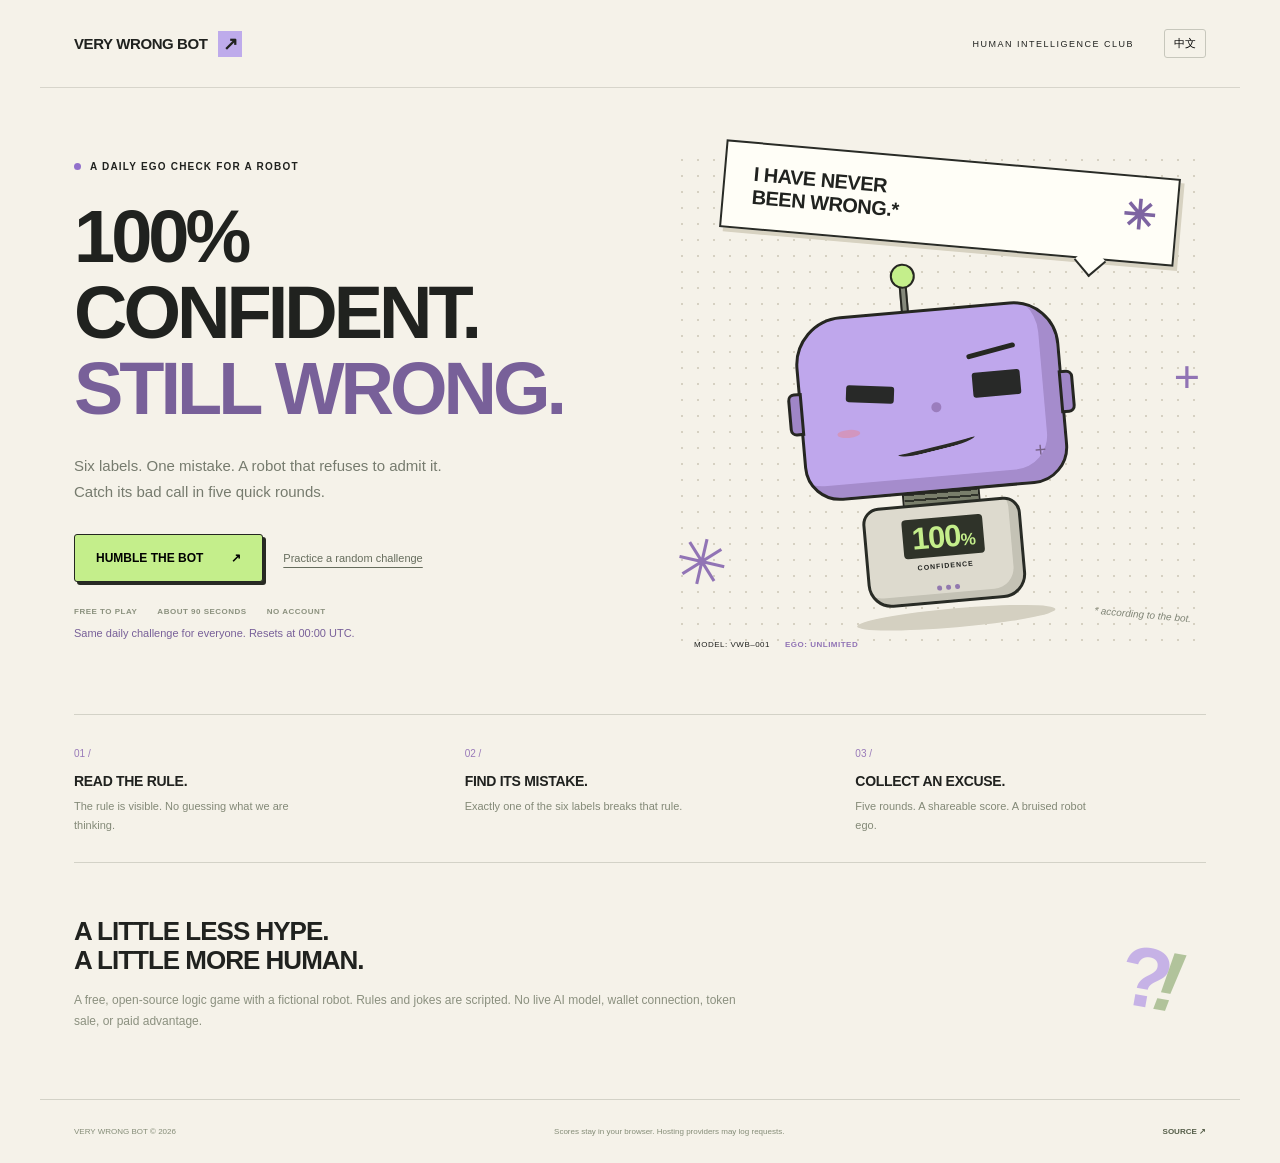
==== index.html @ 8371f695 "Publish Very Wrong Bot daily logic game Add the playable bilingual game, reproducible daily and prac" ====
<!doctype html><html lang="en"><head><meta charset="UTF-8"><meta name="viewport" content="width=device-width,initial-scale=1"><meta name="description" content="100% confidence. One wrong answer. Catch the Very Wrong Bot in five logic rounds, then challenge a friend. Free, no account, no wallet."><meta name="theme-color" content="#f5f2e9"><meta property="og:title" content="VERY WRONG BOT — 100% confident. Still wrong."><meta property="og:description" content="A tiny daily logic game about an overconfident robot. Five rounds. One wrong label in each."><meta property="og:type" content="website"><title>VERY WRONG BOT — 100% confident. Still wrong.</title><style>*{box-sizing:border-box}body{margin:0;background:#f5f2e9;color:#20221f;font-family:Arial,'Microsoft YaHei','PingFang SC',sans-serif}button,textarea{font:inherit}button,a{touch-action:manipulation}button{cursor:pointer}button:disabled{cursor:default}a{color:inherit;text-decoration:none}button,a,textarea{outline-offset:5px}header,main,footer{max-width:1200px;margin:auto}header{height:88px;display:flex;align-items:center;justify-content:space-between;border-bottom:1px solid #d7d5cb;padding:0 34px}.wordmark{font-size:15px;font-weight:900;letter-spacing:-.4px;display:flex;align-items:center;gap:10px}.wordmark>span{background:#beabeb;font-size:18px;padding:2px 5px}.nav-right{display:flex;align-items:center;gap:30px}.edition{font-size:9px;letter-spacing:1.5px}.lang{background:transparent;border:1px solid #c7c7bc;border-radius:3px;padding:6px 9px;font-size:11px}.landing{display:grid;grid-template-columns:1.1fr 1fr;gap:15px;align-items:center;padding:64px 34px 62px}.eyebrow{font-size:10px;letter-spacing:1.2px;font-weight:700;display:flex;align-items:center;gap:9px}.eyebrow>span{height:7px;width:7px;background:#9271cb;border-radius:50%}.hero-copy h1{font-size:74px;letter-spacing:-4px;line-height:1.03;margin:27px 0 25px;font-weight:900}.hero-copy em{font-style:normal;color:#786099;white-space:nowrap}.hero-desc{font-size:15px;line-height:1.75;max-width:390px;color:#767b6e}.button{border:1px solid #242721;background:#f5f2e9;display:inline-flex;justify-content:center;align-items:center;gap:28px;padding:16px 21px;font-size:12px;font-weight:800;border-radius:3px;min-height:48px;box-shadow:3px 3px 0 #282a24;transition:transform .12s,box-shadow .12s}.button:hover{transform:translate(-1px,-1px);box-shadow:4px 4px 0 #282a24}.button:active{transform:translate(2px,2px);box-shadow:0 0 0 #282a24}.primary{background:#c4ee8b}.outline{background:#f9f7f1}.start-row{display:flex;gap:20px;margin:29px 0 25px;align-items:center;flex-wrap:wrap}.text-button{border:0;background:transparent;padding:6px 0;font-size:11px;line-height:1.5;color:#666d5d;text-decoration:underline;text-underline-offset:5px}.hero-foot{display:flex;gap:20px;font-size:8px;font-weight:700;color:#8b917e;letter-spacing:.5px}.prior-score{font-size:11px;color:#786099;min-height:16px;margin-bottom:0}.character-stage{position:relative;min-height:500px;display:flex;justify-content:center;align-items:center;background-image:radial-gradient(#d6d1c2 .9px,transparent .9px);background-size:16px 16px}.speech{position:absolute;top:7px;left:48px;right:28px;background:#fffef7;border:2px solid #292b26;transform:rotate(5deg);padding:19px 28px;font-size:20px;font-weight:900;line-height:1.15;letter-spacing:-.5px;z-index:2;box-shadow:4px 4px 0 #d7d2c1;white-space:pre-line}.speech:after{content:'';position:absolute;bottom:-15px;right:70px;width:21px;height:21px;background:#fffef7;transform:rotate(45deg);border-bottom:2px solid #292b26;border-right:2px solid #292b26}.speech>b{position:absolute;right:20px;top:15px;color:#7d64a1;font-size:40px}.robot{position:relative;width:285px;height:322px;margin-top:93px;transform:rotate(-5deg)}.robot-head{position:absolute;top:20px;left:5px;width:265px;height:184px;border-radius:49px 46px 37px 36px;background:#bfa7ec;border:3px solid #252621;box-shadow:inset -17px -13px 0 #a58ccc;z-index:2}.ear{position:absolute;top:70px;width:15px;height:43px;background:#9f86c7;border:3px solid #252621;z-index:-1}.ear-l{left:-14px;border-radius:7px 0 0 7px}.ear-r{right:-14px;border-radius:0 7px 7px 0}.eyes{position:absolute;top:65px;left:45px;right:39px;display:flex;justify-content:space-between;align-items:center}.eyes i{width:48px;height:25px;background:#282928;border-radius:3px}.eyes i:first-child{transform:rotate(7deg);height:17px}.eyebrow-bot{position:absolute;top:42px;right:41px;height:5px;width:50px;border-radius:4px;background:#252721;transform:rotate(-10deg)}.nose{position:absolute;top:91px;left:129px;width:10px;height:10px;background:#9b7dbd;border-radius:50%}.mouth{position:absolute;top:127px;left:91px;width:79px;height:12px;border-bottom:4px solid #292a25;transform:rotate(-9deg);border-radius:40%}.cheek{position:absolute;top:111px;left:33px;width:23px;height:8px;border-radius:50%;background:#d296bf}.bolt{position:absolute;right:19px;bottom:19px;font-size:20px;color:#786287}.antenna{position:absolute;top:-11px;left:115px;height:37px;width:8px;border:2px solid #252621;background:#85897b}.antenna>i{position:absolute;width:25px;height:25px;border-radius:50%;background:#c4ee8b;border:2px solid #252621;top:-18px;left:-10px}.robot-neck{position:absolute;top:197px;left:100px;width:78px;height:23px;background:repeating-linear-gradient(#797e6b 0 4px,#30332b 4px 6px);border:2px solid #252621}.robot-body{position:absolute;top:214px;left:58px;width:159px;height:101px;background:#dddace;border:3px solid #282b25;border-radius:17px 17px 24px 24px;box-shadow:inset -9px -7px 0 #c4c2b5;text-align:center;padding-top:12px}.display{display:inline-block;font-size:31px;font-weight:900;letter-spacing:-1px;background:#2f3329;color:#c4ee8b;line-height:1;padding:4px 9px;border-radius:4px}.display>span{font-size:17px}.body-label{display:block;font-size:7px;font-weight:700;letter-spacing:1px;margin-top:6px}.lights{display:flex;gap:4px;position:absolute;bottom:10px;left:66px}.lights i{width:5px;height:5px;background:#9279af;border-radius:50%}.robot-shadow{position:absolute;bottom:-18px;left:44px;width:199px;height:19px;border-radius:50%;background:#d4d0c1;z-index:-1}.footnote{position:absolute;bottom:32px;right:15px;font-size:10px;font-style:italic;transform:rotate(5deg);color:#7f8475}.stage-tag{position:absolute;left:20px;bottom:3px;display:flex;gap:15px;font-size:8px;letter-spacing:.5px}.stage-tag b{color:#9174b5}.star{position:absolute;color:#9174b5}.star-a{font-size:63px;bottom:52px;left:1px;transform:rotate(13deg)}.star-b{font-size:45px;right:6px;top:199px}.instructions{border-top:1px solid #d3d2c7;border-bottom:1px solid #d3d2c7;margin:0 34px;display:grid;grid-template-columns:repeat(3,1fr);gap:40px;padding:28px 0}.instructions span{font-size:10px;color:#997ab9}.instructions h2{font-size:14px;letter-spacing:-.3px;margin:12px 0 8px}.instructions p{font-size:11px;line-height:1.7;color:#838977;max-width:250px;margin:0}.about{margin:54px 34px;display:flex;justify-content:space-between;gap:50px;align-items:center}.about h2{font-size:26px;line-height:1.1;letter-spacing:-1px;margin:0 0 15px;white-space:pre-line}.about p{font-size:12px;line-height:1.8;color:#8b907f;max-width:680px}.about-mark{font-size:85px;font-weight:900;letter-spacing:-17px;white-space:nowrap;color:#c6b2e6;padding-right:40px;transform:rotate(10deg)}.about-mark span{color:#b1c39b;font-style:italic}footer{border-top:1px solid #d3d2c7;padding:27px 34px;display:flex;justify-content:space-between;gap:20px;font-size:8px;color:#858d78}footer>a{font-weight:700;color:#555e49}#game{padding:35px 34px;max-width:920px;margin:auto}.game-top{display:flex;justify-content:space-between;align-items:center;gap:15px;font-size:10px;color:#858c79}.game-top .text-button{margin-right:auto}#game-code{font-family:monospace}.progress{display:flex;gap:5px;margin:22px 0 30px}.progress>span{height:6px;flex:1;background:#dedfd3;border-radius:5px}.progress .done{background:#b4d98a}.progress .miss{background:#db9a8b}.progress .current{background:#ad90d3}.game-heading{display:flex;justify-content:space-between;align-items:center;gap:20px;margin-bottom:22px}.game-heading h2{font-size:31px;letter-spacing:-1px;margin:10px 0 0}.tiny-bot{background:#c2ade4;padding:11px 17px;border:2px solid #2c3025;border-radius:13px;text-align:center;transform:rotate(4deg)}.tiny-bot>span{display:block;font-weight:900;font-size:25px}.tiny-bot>small{font-size:6px;font-weight:700;letter-spacing:.6px}.rulebox{border-left:4px solid #a28bc6;background:#eae4f0;padding:17px 22px}.rulebox>span{font-size:9px;letter-spacing:1px;color:#79618f;font-weight:700}.rulebox p{font-size:18px;font-weight:700;line-height:1.45;margin:10px 0}.rulebox small{font-size:10px;color:#91839e}.tiles{display:grid;grid-template-columns:repeat(3,1fr);gap:13px;margin:22px 0}.tile{background:#fffef7;border:1.5px solid #d1d4c5;border-radius:7px;padding:17px;display:flex;flex-direction:column;align-items:center;gap:9px;position:relative;min-height:181px;color:#2b3124}.tile:hover:enabled{border-color:#7d629f;background:#f4eff9}.tile-id{position:absolute;top:12px;left:14px;font-size:9px;color:#97a088}.shape{width:53px;height:53px;display:grid;place-items:center;font-weight:900;font-size:18px;background:var(--tile-color);color:#263120;margin-top:9px}.shape.circle{border-radius:50%}.shape.square{border-radius:5px}.shape.triangle{clip-path:polygon(50% 0,100% 100%,0 100%);padding-top:13px;width:61px}.tile-name{font-size:8px;letter-spacing:.4px;font-weight:700;color:#839170}.bot-label{font-size:10px;font-weight:800;border-radius:3px;padding:6px 13px;min-width:107px;background:#f0f2e9;color:#5d7150}.bot-label.reject{background:#f7eee8;color:#9d7459}.tile.caught{border:2px solid #77a84c;background:#eaf5d9}.tile.missed{border:2px solid #cb775f;background:#f9e8dc}.tile.reveal{border:2px dashed #8a72a7;background:#f1eaf7}.truth{font-size:9px;color:#735b8a;font-weight:700}.feedback{font-size:13px;line-height:1.7;white-space:pre-line;min-height:23px}.feedback.correct{color:#5a8236}.feedback.incorrect{color:#a36549}.next{margin-top:18px}.game-note{font-size:10px;line-height:1.7;color:#939b86;margin-top:25px}.result{max-width:800px;margin:auto;padding:49px 34px 20px;text-align:center}.result>.eyebrow{justify-content:center}.score-big{font-size:133px;letter-spacing:-10px;font-weight:900;position:relative;display:inline-block;margin-top:8px;line-height:1.25}.score-big small{font-size:49px;color:#a49baf;letter-spacing:-3px}.score-star{font-size:55px;position:absolute;top:0;right:-70px;color:#a489cb;transform:rotate(15deg)}.result h2{font-size:35px;letter-spacing:-1px;margin:0 0 12px}.result>p{font-size:13px;color:#90967f;line-height:1.7}.excuse{display:inline-flex;flex-direction:column;gap:10px;background:#ebe4f5;padding:17px 30px;margin:16px 0;transform:rotate(-1deg);max-width:100%}.excuse>span{font-size:8px;letter-spacing:1px;color:#897399}.excuse>q{font-size:17px;font-weight:700}.result-grid{display:flex;justify-content:center;gap:8px;margin:12px 0 25px}.result-grid span{height:27px;width:27px;border-radius:4px;background:#bddd98}.result-grid .fail{background:#e0a18d}.result-actions{display:flex;gap:18px;justify-content:center;flex-wrap:wrap}.share-label{display:block;font-size:8px;color:#8c947d;letter-spacing:.8px;text-align:left;margin:30px 0 10px}textarea{background:#fbfaf4;border:1px solid #d5d8c8;border-radius:5px;padding:16px;width:100%;font-family:monospace;font-size:11px;line-height:1.6;color:#7b866c;resize:vertical}.small-note{font-size:10px!important;color:#97a085;line-height:1.7}#card-output{margin-top:20px}#share-image{max-width:100%;border-radius:8px;display:block;margin:0 auto 18px}[hidden]{display:none!important}html[lang=zh] .hero-copy h1{font-size:66px;line-height:1.17;letter-spacing:-3px}html[lang=zh] .speech{font-size:24px}html[lang=zh] .about h2{line-height:1.35}@media(max-width:1000px){.hero-copy h1{font-size:60px;letter-spacing:-3px}.speech{left:26px;right:3px}.character-stage{min-height:475px}.hero-foot{gap:10px}.robot{transform:scale(.88) rotate(-5deg)}.hero-copy em{white-space:normal}.start-row{gap:15px}.footnote{bottom:20px}.stage-tag{left:10px;font-size:7px;gap:8px}.hero-desc{font-size:14px}html[lang=zh] .hero-copy h1{font-size:58px}}@media(max-width:700px){header{height:74px;padding:0 21px}.wordmark{font-size:12px}.edition{display:none}.landing{grid-template-columns:1fr;padding:34px 24px 30px;gap:21px}.hero-copy h1{font-size:65px}.hero-copy em{white-space:nowrap}.hero-desc{font-size:14px;max-width:335px}.hero-foot{font-size:8px;gap:18px}.character-stage{min-height:430px}.speech{left:46px;right:30px;top:10px}.robot{margin-top:70px}.stage-tag{left:35px;bottom:0}.star-a{left:15px;bottom:45px}.star-b{right:30px}.footnote{bottom:24px;right:38px}.instructions{grid-template-columns:1fr;margin:0 24px;padding:27px 0;gap:25px}.instructions>div{position:relative;padding-left:37px}.instructions>div>span{position:absolute;left:0;top:3px}.instructions h2{margin:0 0 8px}.instructions p{max-width:100%;font-size:11px}.about{margin:38px 24px;gap:18px}.about h2{font-size:23px}.about p{font-size:10px}.about-mark{font-size:56px;letter-spacing:-11px;padding-right:10px}footer{padding:22px;flex-wrap:wrap;font-size:8px;gap:15px}footer>span:nth-child(2){order:3;flex-basis:100%}#game{padding:23px 19px}.game-heading h2{font-size:27px}.game-heading .eyebrow{font-size:8px}.tiny-bot{padding:8px 10px}.rulebox{padding:15px}.rulebox p{font-size:16px}.tiles{grid-template-columns:repeat(2,1fr);gap:10px}.tile{min-height:167px;padding:12px}.shape{height:46px;width:46px}.shape.triangle{width:52px}.bot-label{font-size:9px;min-width:98px}.game-top{font-size:8px}.result{padding:33px 23px}.result h2{font-size:28px}.score-big{font-size:110px}.score-star{font-size:44px;right:-49px}.result-actions{gap:13px}.result-actions .button{font-size:10px;gap:12px;padding:14px 16px}.excuse{padding:15px 20px}.excuse>q{font-size:14px}html[lang=zh] .hero-copy h1{font-size:62px}}@media(prefers-reduced-motion:reduce){*{scroll-behavior:auto!important;transition:none!important}}
@media(max-width:700px){.hero-copy h1,html[lang=zh] .hero-copy h1{font-size:clamp(40px,10vw,62px);letter-spacing:-2px}.hero-copy em{white-space:normal}}
</style></head><body>
<header><a href="./" class="wordmark">VERY WRONG BOT<span>↗</span></a><div class="nav-right"><span class="edition" data-i="nav">HUMAN INTELLIGENCE CLUB</span><button id="language" class="lang" aria-label="Switch language">中文</button></div></header>
<main><section id="landing" class="landing"><div class="hero-copy"><div class="eyebrow"><span></span><b data-i="dailyLabel">A DAILY EGO CHECK FOR A ROBOT</b></div><h1>100%<br><span data-i="confident">CONFIDENT.</span><br><em data-i="wrong">STILL WRONG.</em></h1><p class="hero-desc" data-i="intro">Six labels. One mistake. A robot that refuses to admit it. Catch its bad call in five quick rounds.</p><div class="start-row"><button id="start" class="button primary"><span data-i="start">HUMBLE THE BOT</span><span>↗</span></button><button id="practice" class="text-button" data-i="practice">Practice a random challenge</button></div><div class="hero-foot"><span data-i="free">FREE TO PLAY</span><span data-i="time">ABOUT 90 SECONDS</span><span data-i="account">NO ACCOUNT</span></div><p id="prior-score" class="prior-score"></p></div><div class="character-stage"><div class="speech"><span data-i="speech">I HAVE NEVER<br>BEEN WRONG.*</span><b>✳</b></div><div class="robot" aria-label="A smug purple robot"><div class="antenna"><i></i></div><div class="robot-head"><div class="ear ear-l"></div><div class="ear ear-r"></div><div class="eyebrow-bot"></div><div class="eyes"><i></i><i></i></div><div class="nose"></div><div class="mouth"></div><div class="cheek"></div><div class="bolt">+</div></div><div class="robot-neck"></div><div class="robot-body"><div class="display">100<span>%</span></div><span class="body-label">CONFIDENCE</span><div class="lights"><i></i><i></i><i></i></div></div><div class="robot-shadow"></div></div><div class="footnote" data-i="footnote">* according to the bot.</div><div class="stage-tag"><span>MODEL: VWB–001</span><b data-i="ego">EGO: UNLIMITED</b></div><div class="star star-a">✳</div><div class="star star-b">+</div></div></section>
<section id="instructions" class="instructions"><div><span>01 /</span><h2 data-i="step1">READ THE RULE.</h2><p data-i="step1text">The rule is visible. No guessing what we're thinking.</p></div><div><span>02 /</span><h2 data-i="step2">FIND ITS MISTAKE.</h2><p data-i="step2text">Exactly one of the six labels breaks that rule.</p></div><div><span>03 /</span><h2 data-i="step3">COLLECT AN EXCUSE.</h2><p data-i="step3text">Five rounds. A shareable score. A bruised robot ego.</p></div></section>
<section id="game" hidden><div class="game-top"><button id="exit-game" class="text-button" data-i="home">← Home</button><span id="game-code"></span><span id="progress-label"></span></div><div class="progress" id="progress" aria-label="Round results"></div><div class="game-heading"><div><div class="eyebrow" data-i="roundTag">FIND THE ONE WRONG LABEL</div><h2 id="round-title"></h2></div><div class="tiny-bot"><span>− ̯ −</span><small>100% CONFIDENT</small></div></div><div class="rulebox"><span data-i="rule">THE ACTUAL RULE</span><p id="rule-text"></p><small data-i="otherwise">Otherwise, REJECT. The bot's labels are shown below.</small></div><div class="tiles" id="tiles"></div><div class="feedback" id="feedback" role="status" aria-live="polite"></div><button id="next" class="button primary next" hidden><span data-i="next">NEXT ROUND</span><span>→</span></button><p class="game-note" data-i="noTimer">No countdown. Read carefully. This is a game, not an intelligence test.</p></section>
<section id="result" class="result" hidden><div class="eyebrow" data-i="debrief">HUMAN INTELLIGENCE REPORT</div><div class="score-big"><span id="score">0</span><small>/5</small><span class="score-star">✳</span></div><h2 id="result-title"></h2><p id="result-copy"></p><div class="excuse"><span>VERY WRONG BOT:</span><q id="excuse-text"></q></div><div id="result-grid" class="result-grid"></div><div class="result-actions"><button id="copy-score" class="button primary" data-i="copy">COPY CHALLENGE ↗</button><button id="make-card" class="button outline" data-i="card">MAKE MY CARD ↓</button><button id="play-again" class="text-button" data-i="again">Another practice round →</button></div><label class="share-label" for="share-text" data-i="shareLabel">YOUR SCORE + THE SAME CHALLENGE FOR A FRIEND</label><textarea id="share-text" rows="6" readonly spellcheck="false"></textarea><p id="share-status" class="small-note" role="status" aria-live="polite"></p><div id="card-output" hidden><img id="share-image" alt="Your Very Wrong Bot challenge card"><a id="card-download" class="button outline" download="very-wrong-bot.png" data-i="saveCard">SAVE CARD ↓</a><p class="small-note" data-i="saveHint">If downloading is unavailable, save the preview image using your browser.</p></div><p class="small-note" data-i="scoreNote">Scores are self-reported and stored on this device. There is no global leaderboard or prize.</p></section>
<section class="about"><div><h2 data-i="aboutTitle">A LITTLE LESS HYPE.<br>A LITTLE MORE HUMAN.</h2><p data-i="aboutText">A free, open-source logic game with a fictional robot. Rules and jokes are scripted. No live AI model, wallet connection, token sale, or paid advantage.</p></div><div class="about-mark">?<span>!</span></div></section></main><footer><span>VERY WRONG BOT © 2026</span><span data-i="privacy">Scores stay in your browser. Hosting providers may log requests.</span><a id="source-link" href="https://github.com/Ahri12138/very-wrong-bot" data-i="source">SOURCE ↗</a></footer><script type="module">const VERSION=1;
const COLORS=['pink','blue','lime'],SHAPES=['circle','square','triangle'];
function hash(text){let h=2166136261;for(const c of text){h^=c.charCodeAt(0);h=Math.imul(h,16777619);}return h>>>0;}
function random(seed){let x=hash(String(seed));return()=>{x+=0x6D2B79F5;let t=x;t=Math.imul(t^(t>>>15),t|1);t^=t+Math.imul(t^(t>>>7),t|61);return((t^(t>>>14))>>>0)/4294967296;};}
const pick=(r,a)=>a[Math.floor(r()*a.length)];
const utcDay=(date=new Date())=>date.toISOString().slice(0,10);
function validDay(day){return typeof day==='string'&&/^\d{4}-\d{2}-\d{2}$/.test(day)&&Number.isFinite(Date.parse(day+'T00:00:00Z'))&&new Date(day+'T00:00:00Z').toISOString().slice(0,10)===day;}
function configFromSearch(search,today=utcDay()){const q=new URLSearchParams(search),day=q.get('d'),seed=q.get('s');if(validDay(day))return{kind:'daily',key:day,seed:'daily-v1-'+day};if(seed&&/^[a-f0-9]{8}$/.test(seed))return{kind:'practice',key:seed,seed:'practice-v1-'+seed};return{kind:'daily',key:today,seed:'daily-v1-'+today};}
function ruleFor(rng,level){return{color:pick(rng,COLORS),shape:pick(rng,SHAPES),threshold:pick(rng,[2,3,4]),op:pick(rng,[['color','shape'],['and','threshold'],['or','xor'],['not-and','same'],['complex','xor-number']][level])};}
function accepts(r,t){const c=t.color===r.color,s=t.shape===r.shape,n=t.number>=r.threshold;switch(r.op){case'color':return c;case'shape':return s;case'and':return c&&s;case'threshold':return s&&n;case'or':return c||s;case'xor':return c!==s;case'not-and':return!c&&s;case'same':return c===s;case'complex':return(c||s)&&t.number%2===0;case'xor-number':return(c&&s)!==n;default:throw Error('Unknown rule');}}
function describe(r,lang='en'){const colors={pink:'粉色',blue:'蓝色',lime:'绿色'},shapes={circle:'圆形',square:'正方形',triangle:'三角形'},c=lang==='zh'?colors[r.color]:r.color.toUpperCase(),s=lang==='zh'?shapes[r.shape]:r.shape.toUpperCase(),n=r.threshold;
const en={color:`ACCEPT if it is ${c}.`,shape:`ACCEPT if it is a ${s}.`,and:`ACCEPT if it is ${c} AND a ${s}.`,threshold:`ACCEPT if it is a ${s} AND its number is at least ${n}.`,or:`ACCEPT if it is ${c} OR a ${s} (or both).`,xor:`ACCEPT if exactly ONE is true: ${c}, or a ${s}.`,'not-and':`ACCEPT if it is a ${s} AND it is NOT ${c}.`,same:`ACCEPT if BOTH are true, or BOTH are false: ${c}, a ${s}.`,complex:`ACCEPT if its number is EVEN AND it is either ${c} or a ${s} (or both).`,'xor-number':`ACCEPT if exactly ONE is true: [${c} AND a ${s}], or [number at least ${n}].`};
const zh={color:`如果是${c}，则通过。`,shape:`如果是${s}，则通过。`,and:`如果同时是${c}和${s}，则通过。`,threshold:`如果是${s}，且数字大于或等于 ${n}，则通过。`,or:`如果是${c}或${s}（包括两者都是），则通过。`,xor:`以下条件恰好一个成立才通过：${c}、${s}。`,'not-and':`如果是${s}，且不是${c}，则通过。`,same:`以下条件同时成立或同时不成立才通过：${c}、${s}。`,complex:`数字为偶数，并且是${c}或${s}（包括两者都是），则通过。`,'xor-number':`以下条件恰好一项成立才通过：[同时是${c}和${s}]、[数字大于或等于 ${n}]。`};return(lang==='zh'?zh:en)[r.op];}
function makeGame(seed){const rng=random(seed),rounds=[];for(let level=0;level<5;level++){const rule=ruleFor(rng,level),pool=[];for(const color of COLORS)for(const shape of SHAPES)for(let number=1;number<=5;number++)pool.push({color,shape,number});const yes=pool.filter(t=>accepts(rule,t)),no=pool.filter(t=>!accepts(rule,t));const tiles=[pick(rng,yes),pick(rng,no)];while(tiles.length<6){const t=pick(rng,pool);if(!tiles.includes(t))tiles.push(t);}for(let i=tiles.length-1;i>0;i--){const j=Math.floor(rng()*(i+1));[tiles[i],tiles[j]]=[tiles[j],tiles[i]];}const wrong=Math.floor(rng()*6);rounds.push({rule,wrong,tiles:tiles.map((t,i)=>({...t,bot:i===wrong?!accepts(rule,t):accepts(rule,t)}))});}return rounds;}
function resultShare({config,hits,url}){if(!Array.isArray(hits)||hits.length!==5||hits.some(v=>typeof v!=='boolean'))throw Error('Incomplete game');return`VERY WRONG BOT\n${config.kind==='daily'?config.key:'Challenge '+config.key} · ${hits.filter(Boolean).length}/5 caught\n${hits.map(v=>v?'🟩':'🟥').join('')}\n100% confidence. Still wrong.\nCan you catch it?\n${url}`;}
function challengeURL(base,config){const url=new URL(base);url.search='';url.hash='';url.searchParams.set(config.kind==='daily'?'d':'s',config.key);return url.href;}

const $=id=>document.getElementById(id);
const copy={
 en:{nav:'HUMAN INTELLIGENCE CLUB',dailyLabel:'A DAILY EGO CHECK FOR A ROBOT',confident:'CONFIDENT.',wrong:'STILL WRONG.',intro:'Six labels. One mistake. A robot that refuses to admit it. Catch its bad call in five quick rounds.',start:'HUMBLE THE BOT',practice:'Practice a random challenge',free:'FREE TO PLAY',time:'ABOUT 90 SECONDS',account:'NO ACCOUNT',speech:'I HAVE NEVER\nBEEN WRONG.*',footnote:'* according to the bot.',ego:'EGO: UNLIMITED',step1:'READ THE RULE.',step1text:'The rule is visible. No guessing what we are thinking.',step2:'FIND ITS MISTAKE.',step2text:'Exactly one of the six labels breaks that rule.',step3:'COLLECT AN EXCUSE.',step3text:'Five rounds. A shareable score. A bruised robot ego.',home:'← Home',roundTag:'FIND THE ONE WRONG LABEL',rule:'THE ACTUAL RULE',otherwise:'Otherwise, REJECT. The bot labels are shown below.',next:'NEXT ROUND',noTimer:'No countdown. Read carefully. This is a game, not an intelligence test.',debrief:'HUMAN INTELLIGENCE REPORT',copy:'COPY CHALLENGE ↗',card:'MAKE MY CARD ↓',again:'Another practice round →',shareLabel:'YOUR SCORE + THE SAME CHALLENGE FOR A FRIEND',saveCard:'SAVE CARD ↓',saveHint:'If downloading is unavailable, save the preview image using your browser.',scoreNote:'Scores are self-reported and stored on this device. There is no global leaderboard or prize.',aboutTitle:'A LITTLE LESS HYPE.\nA LITTLE MORE HUMAN.',aboutText:'A free, open-source logic game with a fictional robot. Rules and jokes are scripted. No live AI model, wallet connection, token sale, or paid advantage.',privacy:'Scores stay in your browser. Hosting providers may log requests.',source:'SOURCE ↗'},
 zh:{nav:'人类智力俱乐部',dailyLabel:'给机器人的每日自信来一记重拳',confident:'自信满满。',wrong:'照样出错。',intro:'六个判断，一个错误。还有一个死不认错的机器人。用五个小关卡，揭穿它的嘴硬。',start:'让它认错',practice:'先来一局随机练习',free:'免费玩',time:'大约 90 秒',account:'无需账号',speech:'我从来\n没有错过。*',footnote:'* 据它自己说。',ego:'自我感觉：无限良好',step1:'先读规则。',step1text:'规则明明白白，不需要猜出题人的心思。',step2:'揪出错误。',step2text:'六个标签中，有且只有一个违反规则。',step3:'收获嘴硬。',step3text:'五个关卡，一张挑战卡，一个破防的机器人。',home:'← 首页',roundTag:'找到唯一判错的标签',rule:'真正的规则',otherwise:'其他情况一律不通过。下方展示机器人的判断。',next:'下一关',noTimer:'没有倒计时，慢慢想。这是游戏，不是智力测验。',debrief:'人类智力报告',copy:'复制挑战 ↗',card:'生成战绩卡 ↓',again:'再来一局随机练习 →',shareLabel:'你的成绩，以及给朋友的同题挑战链接',saveCard:'保存战绩卡 ↓',saveHint:'若无法下载，可通过浏览器保存上方图片。',scoreNote:'分数由本机记录，可自行修改；没有全球排行榜或奖品。',aboutTitle:'少一点吹嘘。\n多一点人味。',aboutText:'一个免费开源的逻辑游戏，机器人是虚构角色。规则与笑话均预先编写，没有实时 AI 模型、钱包连接、代币售卖或付费优势。',privacy:'成绩只保存在浏览器。托管服务商可能记录访问请求。',source:'查看源码 ↗'}
};
const colors={en:{pink:'PINK',blue:'BLUE',lime:'LIME'},zh:{pink:'粉色',blue:'蓝色',lime:'绿色'}},shapes={en:{circle:'CIRCLE',square:'SQUARE',triangle:'TRIANGLE'},zh:{circle:'圆形',square:'正方形',triangle:'三角形'}},colorValues={pink:'#eca9bd',blue:'#a4bfdc',lime:'#c5e096'};
const excuses={en:['My confidence score disagrees.','This is a user perception issue.','I was testing whether you were paying attention.','Your eyes are using an outdated version.','I meant the other definition of correct.'],zh:['我的自信分数不同意。','这是用户感知问题。','我在测试你有没有认真看。','你的眼睛版本太旧了。','我说的是另一种“正确”。']};
function storageGet(key){try{return localStorage.getItem(key);}catch{return null;}}
function storageSet(key,value){try{localStorage.setItem(key,value);}catch{}}
let lang=storageGet('vwb-language')==='zh'?'zh':'en',config=configFromSearch(location.search),rounds=[],hits=[],selected=[],index=0,phase='landing',runNumber=0;
const msg=(en,zh)=>lang==='zh'?zh:en;
function prior(){try{const r=JSON.parse(storageGet('vwb-v1-'+config.key));return r&&Array.isArray(r.hits)&&r.hits.length===5&&r.hits.every(v=>typeof v==='boolean')?r:null;}catch{return null;}}
function setLanguage(){document.documentElement.lang=lang;document.querySelectorAll('[data-i]').forEach(el=>el.textContent=copy[lang][el.dataset.i]);$('language').textContent=lang==='en'?'中文':'EN';$('language').setAttribute('aria-label',lang==='en'?'切换为中文':'Switch to English');const p=config.kind==='daily'?prior():null;$('prior-score').textContent=p?msg('First attempt: '+p.hits.filter(Boolean).length+'/5. Replays do not replace it.','本机首次成绩：'+p.hits.filter(Boolean).length+'/5。重玩不会覆盖。'):(config.kind==='practice'?msg('A shared practice challenge. Your friend gets exactly the same game.','这是一局同题练习，朋友打开链接会玩到相同题目。'):msg('Same daily challenge for everyone. Resets at 00:00 UTC.','每日同题，UTC 00:00 更新。'));if(phase==='game')renderRound();if(phase==='result')renderResult();}
$('language').onclick=()=>{lang=lang==='en'?'zh':'en';storageSet('vwb-language',lang);setLanguage();};
function show(next){phase=next;$('landing').hidden=next!=='landing';$('instructions').hidden=next!=='landing';$('game').hidden=next!=='game';$('result').hidden=next!=='result';window.scrollTo({top:0,behavior:'instant'});}
function start(c){runNumber++;config=c;rounds=makeGame(config.seed);hits=[];selected=[];index=0;show('game');renderRound();}
function practice(){const bytes=new Uint32Array(1);crypto.getRandomValues(bytes);const key=bytes[0].toString(16).padStart(8,'0');start({kind:'practice',key,seed:'practice-v1-'+key});}
$('start').onclick=()=>start(configFromSearch(location.search));$('practice').onclick=practice;$('play-again').onclick=practice;
$('exit-game').onclick=()=>{runNumber++;config=configFromSearch(location.search);show('landing');setLanguage();};
const label=truth=>truth?msg('ACCEPT','通过'):msg('REJECT','不通过');
function renderRound(){
 const r=rounds[index],answered=typeof selected[index]==='number';
 $('game-code').textContent=config.kind==='daily'?config.key:msg('PRACTICE ','练习 ')+config.key;$('progress-label').textContent=(index+1)+' / 5';
 $('progress').replaceChildren(...rounds.map((_,i)=>{const n=document.createElement('span');n.className=i<hits.length?(hits[i]?'done':'miss'):i===index?'current':'';n.setAttribute('aria-label','Round '+(i+1)+': '+(i<hits.length?(hits[i]?'caught':'missed'):'pending'));return n;}));
 $('round-title').textContent=msg(['A warm-up. For you.','It says this is easy.','Now read that again.','Confidence is not evidence.','One final ego check.'][index],['热个身。说的是你。','它说这题太简单了。','再读一遍规则。','自信不是证据。','最后一次，让它认错。'][index]);
 $('rule-text').textContent=describe(r.rule,lang);$('tiles').replaceChildren();
 r.tiles.forEach((tile,i)=>{const button=document.createElement('button');button.type='button';button.className='tile';button.disabled=answered;const name=colors[lang][tile.color]+' '+shapes[lang][tile.shape]+' · '+tile.number;
 button.setAttribute('aria-label',msg('Tile ','卡片 ')+(i+1)+': '+name+'; '+msg('bot says ','机器人判断 ')+label(tile.bot));
 const id=document.createElement('span');id.className='tile-id';id.textContent='0'+(i+1);
 const shape=document.createElement('span');shape.className='shape '+tile.shape;shape.style.setProperty('--tile-color',colorValues[tile.color]);shape.textContent=tile.number;
 const nameEl=document.createElement('span');nameEl.className='tile-name';nameEl.textContent=name;const bot=document.createElement('span');bot.className='bot-label'+(tile.bot?'':' reject');bot.textContent=msg('BOT: ','它说：')+label(tile.bot);button.append(id,shape,nameEl,bot);
 if(answered){if(i===selected[index])button.classList.add(hits[index]?'caught':'missed');else if(i===r.wrong)button.classList.add('reveal');if(i===r.wrong){const truth=document.createElement('span');truth.className='truth';truth.textContent=msg('ACTUALLY: ','实际应为：')+label(accepts(r.rule,tile));button.append(truth);}}
 button.onclick=()=>answer(i);$('tiles').append(button);});
 $('next').hidden=!answered;$('next').querySelector('span').textContent=index===4?msg('GET MY REPORT','查看战绩'):copy[lang].next;$('feedback').className='feedback'+(answered?(hits[index]?' correct':' incorrect'):'');
 if(answered){$('feedback').textContent=(hits[index]?msg('Caught it. ','逮住了。'):msg('That label was right. ','你选的标签其实是对的。'))+msg('Tile '+(r.wrong+1)+' should say '+label(accepts(r.rule,r.tiles[r.wrong]))+'.','第 '+(r.wrong+1)+' 张卡应为“'+label(accepts(r.rule,r.tiles[r.wrong]))+'”。')+'\n“'+excuses[lang][index]+'”';}else $('feedback').textContent=msg('Tap the one tile the bot labelled incorrectly.','点击唯一被机器人判错的卡片。');
}
function answer(i){if(phase!=='game'||selected[index]!==undefined)return;selected[index]=i;hits[index]=i===rounds[index].wrong;renderRound();$('next').focus();}
$('next').onclick=()=>{if(selected[index]===undefined)return;if(index<4){index++;renderRound();$('rule-text').tabIndex=-1;$('rule-text').focus();}else{if(config.kind==='daily'&&!prior())storageSet('vwb-v1-'+config.key,JSON.stringify({version:VERSION,hits}));show('result');renderResult();}};
function renderResult(){const score=hits.filter(Boolean).length;$('score').textContent=score;$('result-title').textContent=msg(['The bot got away with it.','A crack in the confidence.','Two bugs. One big ego.','Human patch: installed.','An inconvenient human.','CERTIFIED EGO DEFLATOR.'][score],['这回让它蒙混过关了。','自信出现了一条裂缝。','两个错误，一个大大的自我。','人类补丁：安装成功。','一个令它头疼的人类。','机器人自信终结者。'][score]);$('result-copy').textContent=msg('You caught '+score+' of 5 mistakes. It remains 100% confident.','你揪出了 '+score+' 个错误。它的自信依然是 100%。');$('excuse-text').textContent=excuses[lang][score===5?4:score%5];$('result-grid').replaceChildren(...hits.map(v=>{const s=document.createElement('span');s.className=v?'':'fail';s.setAttribute('aria-label',v?'Caught':'Missed');return s;}));$('share-text').value=resultShare({config,hits,url:challengeURL(location.href,config)});$('share-status').textContent='';$('card-output').hidden=true;}
$('copy-score').onclick=async()=>{const version=runNumber;try{await navigator.clipboard.writeText($('share-text').value);if(version===runNumber&&phase==='result')$('share-status').textContent=msg('Copied. Send the same challenge to a friend.','已复制。可以把同题挑战发给朋友。');}catch{if(version!==runNumber||phase!=='result')return;$('share-text').focus();$('share-text').select();$('share-status').textContent=msg('Select and copy the score text below.','请复制下方选中的成绩文本。');}};
$('make-card').onclick=()=>{if(phase!=='result')return;const c=document.createElement('canvas');c.width=1200;c.height=630;const ctx=c.getContext('2d');ctx.fillStyle='#f5f2e9';ctx.fillRect(0,0,1200,630);ctx.fillStyle='#20221f';ctx.font='900 30px Arial';ctx.fillText('VERY WRONG BOT',65,75);ctx.font='13px monospace';ctx.fillStyle='#8b8179';ctx.fillText(config.kind==='daily'?config.key:'CHALLENGE '+config.key,65,111);ctx.fillStyle='#20221f';ctx.font='900 185px Arial';ctx.fillText(hits.filter(Boolean).length+'/5',59,320);ctx.font='900 34px Arial';ctx.fillText('MISTAKES CAUGHT.',65,377);ctx.font='21px Arial';ctx.fillStyle='#82718f';ctx.fillText('100% confidence. Still wrong.',65,423);hits.forEach((v,i)=>{ctx.fillStyle=v?'#b9d895':'#dda08a';ctx.fillRect(65+i*50,466,35,35);});
ctx.save();ctx.translate(873,286);ctx.rotate(-.08);ctx.fillStyle='#bfa7ec';ctx.beginPath();ctx.roundRect(-142,-111,284,210,44);ctx.fill();ctx.strokeStyle='#20221f';ctx.lineWidth=4;ctx.stroke();ctx.fillStyle='#20221f';ctx.fillRect(-92,-41,58,18);ctx.fillRect(35,-52,58,24);ctx.beginPath();ctx.moveTo(-39,44);ctx.lineTo(45,32);ctx.stroke();ctx.restore();ctx.font='bold 18px Arial';ctx.fillStyle='#77608d';ctx.fillText('“MY CONFIDENCE SCORE DISAGREES.”',698,465);ctx.font='18px Arial';ctx.fillStyle='#9d9689';ctx.fillText('Your turn. Same challenge. No spoilers.',65,568);const u=new URL(challengeURL(location.href,config));ctx.font='14px monospace';ctx.fillText(u.host+u.pathname,65,594);const data=c.toDataURL('image/png');$('share-image').src=data;$('card-download').href=data;$('card-output').hidden=false;$('share-status').textContent=msg('Card ready. The text above includes the exact challenge link.','战绩卡已生成，上方文本含完整同题链接。');};
setLanguage();
</script></body></html>
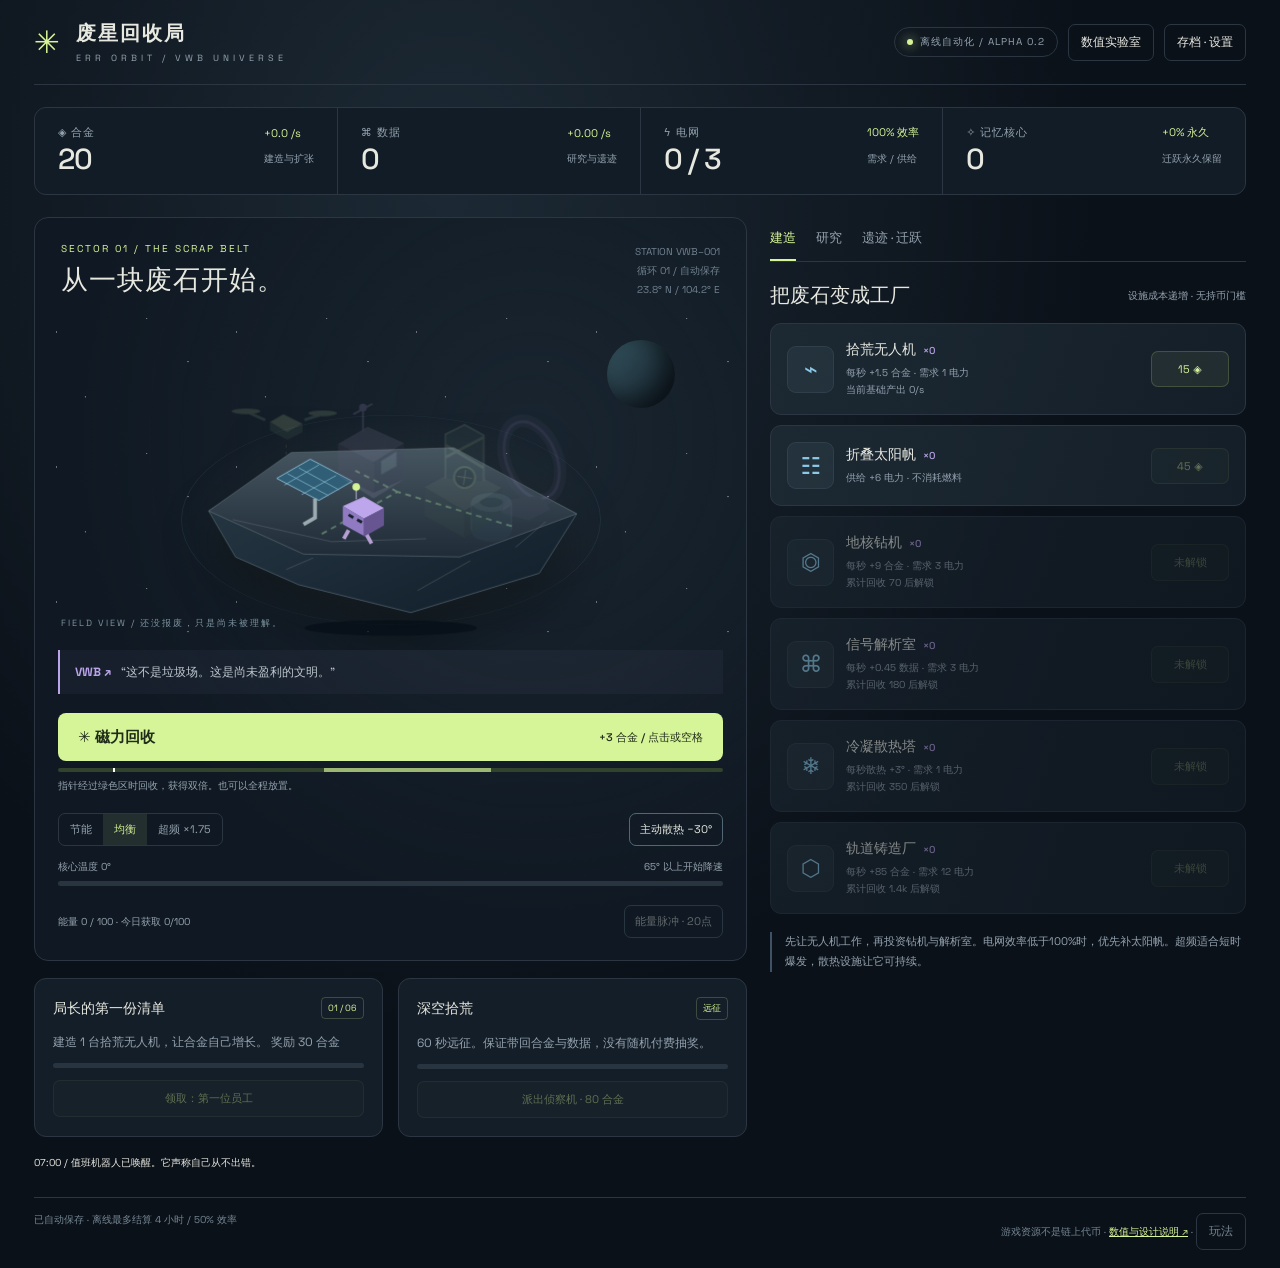
==== commit 13d830b6: "Make ERR ORBIT the public game entry point Route the existing game URL to the new incremental factor" ====
--- a/index.html
+++ b/index.html
@@ -1,69 +1 @@
-<!doctype html><html lang="en"><head><meta charset="UTF-8"><meta name="viewport" content="width=device-width,initial-scale=1"><meta name="description" content="100% confidence. One wrong answer. Catch the Very Wrong Bot in five logic rounds, then challenge a friend. Free, no account, no wallet."><meta name="theme-color" content="#f5f2e9"><meta property="og:title" content="VERY WRONG BOT — 100% confident. Still wrong."><meta property="og:description" content="A tiny daily logic game about an overconfident robot. Five rounds. One wrong label in each."><meta property="og:type" content="website"><title>VERY WRONG BOT — 100% confident. Still wrong.</title><style>*{box-sizing:border-box}body{margin:0;background:#f5f2e9;color:#20221f;font-family:Arial,'Microsoft YaHei','PingFang SC',sans-serif}button,textarea{font:inherit}button,a{touch-action:manipulation}button{cursor:pointer}button:disabled{cursor:default}a{color:inherit;text-decoration:none}button,a,textarea{outline-offset:5px}header,main,footer{max-width:1200px;margin:auto}header{height:88px;display:flex;align-items:center;justify-content:space-between;border-bottom:1px solid #d7d5cb;padding:0 34px}.wordmark{font-size:15px;font-weight:900;letter-spacing:-.4px;display:flex;align-items:center;gap:10px}.wordmark>span{background:#beabeb;font-size:18px;padding:2px 5px}.nav-right{display:flex;align-items:center;gap:30px}.edition{font-size:9px;letter-spacing:1.5px}.lang{background:transparent;border:1px solid #c7c7bc;border-radius:3px;padding:6px 9px;font-size:11px}.landing{display:grid;grid-template-columns:1.1fr 1fr;gap:15px;align-items:center;padding:64px 34px 62px}.eyebrow{font-size:10px;letter-spacing:1.2px;font-weight:700;display:flex;align-items:center;gap:9px}.eyebrow>span{height:7px;width:7px;background:#9271cb;border-radius:50%}.hero-copy h1{font-size:74px;letter-spacing:-4px;line-height:1.03;margin:27px 0 25px;font-weight:900}.hero-copy em{font-style:normal;color:#786099;white-space:nowrap}.hero-desc{font-size:15px;line-height:1.75;max-width:390px;color:#767b6e}.button{border:1px solid #242721;background:#f5f2e9;display:inline-flex;justify-content:center;align-items:center;gap:28px;padding:16px 21px;font-size:12px;font-weight:800;border-radius:3px;min-height:48px;box-shadow:3px 3px 0 #282a24;transition:transform .12s,box-shadow .12s}.button:hover{transform:translate(-1px,-1px);box-shadow:4px 4px 0 #282a24}.button:active{transform:translate(2px,2px);box-shadow:0 0 0 #282a24}.primary{background:#c4ee8b}.outline{background:#f9f7f1}.start-row{display:flex;gap:20px;margin:29px 0 25px;align-items:center;flex-wrap:wrap}.text-button{border:0;background:transparent;padding:6px 0;font-size:11px;line-height:1.5;color:#666d5d;text-decoration:underline;text-underline-offset:5px}.hero-foot{display:flex;gap:20px;font-size:8px;font-weight:700;color:#8b917e;letter-spacing:.5px}.prior-score{font-size:11px;color:#786099;min-height:16px;margin-bottom:0}.character-stage{position:relative;min-height:500px;display:flex;justify-content:center;align-items:center;background-image:radial-gradient(#d6d1c2 .9px,transparent .9px);background-size:16px 16px}.speech{position:absolute;top:7px;left:48px;right:28px;background:#fffef7;border:2px solid #292b26;transform:rotate(5deg);padding:19px 28px;font-size:20px;font-weight:900;line-height:1.15;letter-spacing:-.5px;z-index:2;box-shadow:4px 4px 0 #d7d2c1;white-space:pre-line}.speech:after{content:'';position:absolute;bottom:-15px;right:70px;width:21px;height:21px;background:#fffef7;transform:rotate(45deg);border-bottom:2px solid #292b26;border-right:2px solid #292b26}.speech>b{position:absolute;right:20px;top:15px;color:#7d64a1;font-size:40px}.robot{position:relative;width:285px;height:322px;margin-top:93px;transform:rotate(-5deg)}.robot-head{position:absolute;top:20px;left:5px;width:265px;height:184px;border-radius:49px 46px 37px 36px;background:#bfa7ec;border:3px solid #252621;box-shadow:inset -17px -13px 0 #a58ccc;z-index:2}.ear{position:absolute;top:70px;width:15px;height:43px;background:#9f86c7;border:3px solid #252621;z-index:-1}.ear-l{left:-14px;border-radius:7px 0 0 7px}.ear-r{right:-14px;border-radius:0 7px 7px 0}.eyes{position:absolute;top:65px;left:45px;right:39px;display:flex;justify-content:space-between;align-items:center}.eyes i{width:48px;height:25px;background:#282928;border-radius:3px}.eyes i:first-child{transform:rotate(7deg);height:17px}.eyebrow-bot{position:absolute;top:42px;right:41px;height:5px;width:50px;border-radius:4px;background:#252721;transform:rotate(-10deg)}.nose{position:absolute;top:91px;left:129px;width:10px;height:10px;background:#9b7dbd;border-radius:50%}.mouth{position:absolute;top:127px;left:91px;width:79px;height:12px;border-bottom:4px solid #292a25;transform:rotate(-9deg);border-radius:40%}.cheek{position:absolute;top:111px;left:33px;width:23px;height:8px;border-radius:50%;background:#d296bf}.bolt{position:absolute;right:19px;bottom:19px;font-size:20px;color:#786287}.antenna{position:absolute;top:-11px;left:115px;height:37px;width:8px;border:2px solid #252621;background:#85897b}.antenna>i{position:absolute;width:25px;height:25px;border-radius:50%;background:#c4ee8b;border:2px solid #252621;top:-18px;left:-10px}.robot-neck{position:absolute;top:197px;left:100px;width:78px;height:23px;background:repeating-linear-gradient(#797e6b 0 4px,#30332b 4px 6px);border:2px solid #252621}.robot-body{position:absolute;top:214px;left:58px;width:159px;height:101px;background:#dddace;border:3px solid #282b25;border-radius:17px 17px 24px 24px;box-shadow:inset -9px -7px 0 #c4c2b5;text-align:center;padding-top:12px}.display{display:inline-block;font-size:31px;font-weight:900;letter-spacing:-1px;background:#2f3329;color:#c4ee8b;line-height:1;padding:4px 9px;border-radius:4px}.display>span{font-size:17px}.body-label{display:block;font-size:7px;font-weight:700;letter-spacing:1px;margin-top:6px}.lights{display:flex;gap:4px;position:absolute;bottom:10px;left:66px}.lights i{width:5px;height:5px;background:#9279af;border-radius:50%}.robot-shadow{position:absolute;bottom:-18px;left:44px;width:199px;height:19px;border-radius:50%;background:#d4d0c1;z-index:-1}.footnote{position:absolute;bottom:32px;right:15px;font-size:10px;font-style:italic;transform:rotate(5deg);color:#7f8475}.stage-tag{position:absolute;left:20px;bottom:3px;display:flex;gap:15px;font-size:8px;letter-spacing:.5px}.stage-tag b{color:#9174b5}.star{position:absolute;color:#9174b5}.star-a{font-size:63px;bottom:52px;left:1px;transform:rotate(13deg)}.star-b{font-size:45px;right:6px;top:199px}.instructions{border-top:1px solid #d3d2c7;border-bottom:1px solid #d3d2c7;margin:0 34px;display:grid;grid-template-columns:repeat(3,1fr);gap:40px;padding:28px 0}.instructions span{font-size:10px;color:#997ab9}.instructions h2{font-size:14px;letter-spacing:-.3px;margin:12px 0 8px}.instructions p{font-size:11px;line-height:1.7;color:#838977;max-width:250px;margin:0}.about{margin:54px 34px;display:flex;justify-content:space-between;gap:50px;align-items:center}.about h2{font-size:26px;line-height:1.1;letter-spacing:-1px;margin:0 0 15px;white-space:pre-line}.about p{font-size:12px;line-height:1.8;color:#8b907f;max-width:680px}.about-mark{font-size:85px;font-weight:900;letter-spacing:-17px;white-space:nowrap;color:#c6b2e6;padding-right:40px;transform:rotate(10deg)}.about-mark span{color:#b1c39b;font-style:italic}footer{border-top:1px solid #d3d2c7;padding:27px 34px;display:flex;justify-content:space-between;gap:20px;font-size:8px;color:#858d78}footer>a{font-weight:700;color:#555e49}#game{padding:35px 34px;max-width:920px;margin:auto}.game-top{display:flex;justify-content:space-between;align-items:center;gap:15px;font-size:10px;color:#858c79}.game-top .text-button{margin-right:auto}#game-code{font-family:monospace}.progress{display:flex;gap:5px;margin:22px 0 30px}.progress>span{height:6px;flex:1;background:#dedfd3;border-radius:5px}.progress .done{background:#b4d98a}.progress .miss{background:#db9a8b}.progress .current{background:#ad90d3}.game-heading{display:flex;justify-content:space-between;align-items:center;gap:20px;margin-bottom:22px}.game-heading h2{font-size:31px;letter-spacing:-1px;margin:10px 0 0}.tiny-bot{background:#c2ade4;padding:11px 17px;border:2px solid #2c3025;border-radius:13px;text-align:center;transform:rotate(4deg)}.tiny-bot>span{display:block;font-weight:900;font-size:25px}.tiny-bot>small{font-size:6px;font-weight:700;letter-spacing:.6px}.rulebox{border-left:4px solid #a28bc6;background:#eae4f0;padding:17px 22px}.rulebox>span{font-size:9px;letter-spacing:1px;color:#79618f;font-weight:700}.rulebox p{font-size:18px;font-weight:700;line-height:1.45;margin:10px 0}.rulebox small{font-size:10px;color:#91839e}.tiles{display:grid;grid-template-columns:repeat(3,1fr);gap:13px;margin:22px 0}.tile{background:#fffef7;border:1.5px solid #d1d4c5;border-radius:7px;padding:17px;display:flex;flex-direction:column;align-items:center;gap:9px;position:relative;min-height:181px;color:#2b3124}.tile:hover:enabled{border-color:#7d629f;background:#f4eff9}.tile-id{position:absolute;top:12px;left:14px;font-size:9px;color:#97a088}.shape{width:53px;height:53px;display:grid;place-items:center;font-weight:900;font-size:18px;background:var(--tile-color);color:#263120;margin-top:9px}.shape.circle{border-radius:50%}.shape.square{border-radius:5px}.shape.triangle{clip-path:polygon(50% 0,100% 100%,0 100%);padding-top:13px;width:61px}.tile-name{font-size:8px;letter-spacing:.4px;font-weight:700;color:#839170}.bot-label{font-size:10px;font-weight:800;border-radius:3px;padding:6px 13px;min-width:107px;background:#f0f2e9;color:#5d7150}.bot-label.reject{background:#f7eee8;color:#9d7459}.tile.caught{border:2px solid #77a84c;background:#eaf5d9}.tile.missed{border:2px solid #cb775f;background:#f9e8dc}.tile.reveal{border:2px dashed #8a72a7;background:#f1eaf7}.truth{font-size:9px;color:#735b8a;font-weight:700}.feedback{font-size:13px;line-height:1.7;white-space:pre-line;min-height:23px}.feedback.correct{color:#5a8236}.feedback.incorrect{color:#a36549}.next{margin-top:18px}.game-note{font-size:10px;line-height:1.7;color:#939b86;margin-top:25px}.result{max-width:800px;margin:auto;padding:49px 34px 20px;text-align:center}.result>.eyebrow{justify-content:center}.score-big{font-size:133px;letter-spacing:-10px;font-weight:900;position:relative;display:inline-block;margin-top:8px;line-height:1.25}.score-big small{font-size:49px;color:#a49baf;letter-spacing:-3px}.score-star{font-size:55px;position:absolute;top:0;right:-70px;color:#a489cb;transform:rotate(15deg)}.result h2{font-size:35px;letter-spacing:-1px;margin:0 0 12px}.result>p{font-size:13px;color:#90967f;line-height:1.7}.excuse{display:inline-flex;flex-direction:column;gap:10px;background:#ebe4f5;padding:17px 30px;margin:16px 0;transform:rotate(-1deg);max-width:100%}.excuse>span{font-size:8px;letter-spacing:1px;color:#897399}.excuse>q{font-size:17px;font-weight:700}.result-grid{display:flex;justify-content:center;gap:8px;margin:12px 0 25px}.result-grid span{height:27px;width:27px;border-radius:4px;background:#bddd98}.result-grid .fail{background:#e0a18d}.result-actions{display:flex;gap:18px;justify-content:center;flex-wrap:wrap}.share-label{display:block;font-size:8px;color:#8c947d;letter-spacing:.8px;text-align:left;margin:30px 0 10px}textarea{background:#fbfaf4;border:1px solid #d5d8c8;border-radius:5px;padding:16px;width:100%;font-family:monospace;font-size:11px;line-height:1.6;color:#7b866c;resize:vertical}.small-note{font-size:10px!important;color:#97a085;line-height:1.7}#card-output{margin-top:20px}#share-image{max-width:100%;border-radius:8px;display:block;margin:0 auto 18px}[hidden]{display:none!important}html[lang=zh] .hero-copy h1{font-size:66px;line-height:1.17;letter-spacing:-3px}html[lang=zh] .speech{font-size:24px}html[lang=zh] .about h2{line-height:1.35}@media(max-width:1000px){.hero-copy h1{font-size:60px;letter-spacing:-3px}.speech{left:26px;right:3px}.character-stage{min-height:475px}.hero-foot{gap:10px}.robot{transform:scale(.88) rotate(-5deg)}.hero-copy em{white-space:normal}.start-row{gap:15px}.footnote{bottom:20px}.stage-tag{left:10px;font-size:7px;gap:8px}.hero-desc{font-size:14px}html[lang=zh] .hero-copy h1{font-size:58px}}@media(max-width:700px){header{height:74px;padding:0 21px}.wordmark{font-size:12px}.edition{display:none}.landing{grid-template-columns:1fr;padding:34px 24px 30px;gap:21px}.hero-copy h1{font-size:65px}.hero-copy em{white-space:nowrap}.hero-desc{font-size:14px;max-width:335px}.hero-foot{font-size:8px;gap:18px}.character-stage{min-height:430px}.speech{left:46px;right:30px;top:10px}.robot{margin-top:70px}.stage-tag{left:35px;bottom:0}.star-a{left:15px;bottom:45px}.star-b{right:30px}.footnote{bottom:24px;right:38px}.instructions{grid-template-columns:1fr;margin:0 24px;padding:27px 0;gap:25px}.instructions>div{position:relative;padding-left:37px}.instructions>div>span{position:absolute;left:0;top:3px}.instructions h2{margin:0 0 8px}.instructions p{max-width:100%;font-size:11px}.about{margin:38px 24px;gap:18px}.about h2{font-size:23px}.about p{font-size:10px}.about-mark{font-size:56px;letter-spacing:-11px;padding-right:10px}footer{padding:22px;flex-wrap:wrap;font-size:8px;gap:15px}footer>span:nth-child(2){order:3;flex-basis:100%}#game{padding:23px 19px}.game-heading h2{font-size:27px}.game-heading .eyebrow{font-size:8px}.tiny-bot{padding:8px 10px}.rulebox{padding:15px}.rulebox p{font-size:16px}.tiles{grid-template-columns:repeat(2,1fr);gap:10px}.tile{min-height:167px;padding:12px}.shape{height:46px;width:46px}.shape.triangle{width:52px}.bot-label{font-size:9px;min-width:98px}.game-top{font-size:8px}.result{padding:33px 23px}.result h2{font-size:28px}.score-big{font-size:110px}.score-star{font-size:44px;right:-49px}.result-actions{gap:13px}.result-actions .button{font-size:10px;gap:12px;padding:14px 16px}.excuse{padding:15px 20px}.excuse>q{font-size:14px}html[lang=zh] .hero-copy h1{font-size:62px}}@media(prefers-reduced-motion:reduce){*{scroll-behavior:auto!important;transition:none!important}}
-@media(max-width:700px){.hero-copy h1,html[lang=zh] .hero-copy h1{font-size:clamp(40px,10vw,62px);letter-spacing:-2px}.hero-copy em{white-space:normal}}
-</style></head><body>
-<header><a href="./" class="wordmark">VERY WRONG BOT<span>↗</span></a><div class="nav-right"><span class="edition" data-i="nav">HUMAN INTELLIGENCE CLUB</span><button id="language" class="lang" aria-label="Switch language">中文</button></div></header>
-<main><section id="landing" class="landing"><div class="hero-copy"><div class="eyebrow"><span></span><b data-i="dailyLabel">A DAILY EGO CHECK FOR A ROBOT</b></div><h1>100%<br><span data-i="confident">CONFIDENT.</span><br><em data-i="wrong">STILL WRONG.</em></h1><p class="hero-desc" data-i="intro">Six labels. One mistake. A robot that refuses to admit it. Catch its bad call in five quick rounds.</p><div class="start-row"><button id="start" class="button primary"><span data-i="start">HUMBLE THE BOT</span><span>↗</span></button><button id="practice" class="text-button" data-i="practice">Practice a random challenge</button></div><div class="hero-foot"><span data-i="free">FREE TO PLAY</span><span data-i="time">ABOUT 90 SECONDS</span><span data-i="account">NO ACCOUNT</span></div><p id="prior-score" class="prior-score"></p></div><div class="character-stage"><div class="speech"><span data-i="speech">I HAVE NEVER<br>BEEN WRONG.*</span><b>✳</b></div><div class="robot" aria-label="A smug purple robot"><div class="antenna"><i></i></div><div class="robot-head"><div class="ear ear-l"></div><div class="ear ear-r"></div><div class="eyebrow-bot"></div><div class="eyes"><i></i><i></i></div><div class="nose"></div><div class="mouth"></div><div class="cheek"></div><div class="bolt">+</div></div><div class="robot-neck"></div><div class="robot-body"><div class="display">100<span>%</span></div><span class="body-label">CONFIDENCE</span><div class="lights"><i></i><i></i><i></i></div></div><div class="robot-shadow"></div></div><div class="footnote" data-i="footnote">* according to the bot.</div><div class="stage-tag"><span>MODEL: VWB–001</span><b data-i="ego">EGO: UNLIMITED</b></div><div class="star star-a">✳</div><div class="star star-b">+</div></div></section>
-<section id="instructions" class="instructions"><div><span>01 /</span><h2 data-i="step1">READ THE RULE.</h2><p data-i="step1text">The rule is visible. No guessing what we're thinking.</p></div><div><span>02 /</span><h2 data-i="step2">FIND ITS MISTAKE.</h2><p data-i="step2text">Exactly one of the six labels breaks that rule.</p></div><div><span>03 /</span><h2 data-i="step3">COLLECT AN EXCUSE.</h2><p data-i="step3text">Five rounds. A shareable score. A bruised robot ego.</p></div></section>
-<section id="game" hidden><div class="game-top"><button id="exit-game" class="text-button" data-i="home">← Home</button><span id="game-code"></span><span id="progress-label"></span></div><div class="progress" id="progress" aria-label="Round results"></div><div class="game-heading"><div><div class="eyebrow" data-i="roundTag">FIND THE ONE WRONG LABEL</div><h2 id="round-title"></h2></div><div class="tiny-bot"><span>− ̯ −</span><small>100% CONFIDENT</small></div></div><div class="rulebox"><span data-i="rule">THE ACTUAL RULE</span><p id="rule-text"></p><small data-i="otherwise">Otherwise, REJECT. The bot's labels are shown below.</small></div><div class="tiles" id="tiles"></div><div class="feedback" id="feedback" role="status" aria-live="polite"></div><button id="next" class="button primary next" hidden><span data-i="next">NEXT ROUND</span><span>→</span></button><p class="game-note" data-i="noTimer">No countdown. Read carefully. This is a game, not an intelligence test.</p></section>
-<section id="result" class="result" hidden><div class="eyebrow" data-i="debrief">HUMAN INTELLIGENCE REPORT</div><div class="score-big"><span id="score">0</span><small>/5</small><span class="score-star">✳</span></div><h2 id="result-title"></h2><p id="result-copy"></p><div class="excuse"><span>VERY WRONG BOT:</span><q id="excuse-text"></q></div><div id="result-grid" class="result-grid"></div><div class="result-actions"><button id="copy-score" class="button primary" data-i="copy">COPY CHALLENGE ↗</button><button id="make-card" class="button outline" data-i="card">MAKE MY CARD ↓</button><button id="play-again" class="text-button" data-i="again">Another practice round →</button></div><label class="share-label" for="share-text" data-i="shareLabel">YOUR SCORE + THE SAME CHALLENGE FOR A FRIEND</label><textarea id="share-text" rows="6" readonly spellcheck="false"></textarea><p id="share-status" class="small-note" role="status" aria-live="polite"></p><div id="card-output" hidden><img id="share-image" alt="Your Very Wrong Bot challenge card"><a id="card-download" class="button outline" download="very-wrong-bot.png" data-i="saveCard">SAVE CARD ↓</a><p class="small-note" data-i="saveHint">If downloading is unavailable, save the preview image using your browser.</p></div><p class="small-note" data-i="scoreNote">Scores are self-reported and stored on this device. There is no global leaderboard or prize.</p></section>
-<section class="about"><div><h2 data-i="aboutTitle">A LITTLE LESS HYPE.<br>A LITTLE MORE HUMAN.</h2><p data-i="aboutText">A free, open-source logic game with a fictional robot. Rules and jokes are scripted. No live AI model, wallet connection, token sale, or paid advantage.</p></div><div class="about-mark">?<span>!</span></div></section></main><footer><span>VERY WRONG BOT © 2026</span><span data-i="privacy">Scores stay in your browser. Hosting providers may log requests.</span><a id="source-link" href="https://github.com/Ahri12138/very-wrong-bot" data-i="source">SOURCE ↗</a></footer><script type="module">const VERSION=1;
-const COLORS=['pink','blue','lime'],SHAPES=['circle','square','triangle'];
-function hash(text){let h=2166136261;for(const c of text){h^=c.charCodeAt(0);h=Math.imul(h,16777619);}return h>>>0;}
-function random(seed){let x=hash(String(seed));return()=>{x+=0x6D2B79F5;let t=x;t=Math.imul(t^(t>>>15),t|1);t^=t+Math.imul(t^(t>>>7),t|61);return((t^(t>>>14))>>>0)/4294967296;};}
-const pick=(r,a)=>a[Math.floor(r()*a.length)];
-const utcDay=(date=new Date())=>date.toISOString().slice(0,10);
-function validDay(day){return typeof day==='string'&&/^\d{4}-\d{2}-\d{2}$/.test(day)&&Number.isFinite(Date.parse(day+'T00:00:00Z'))&&new Date(day+'T00:00:00Z').toISOString().slice(0,10)===day;}
-function configFromSearch(search,today=utcDay()){const q=new URLSearchParams(search),day=q.get('d'),seed=q.get('s');if(validDay(day))return{kind:'daily',key:day,seed:'daily-v1-'+day};if(seed&&/^[a-f0-9]{8}$/.test(seed))return{kind:'practice',key:seed,seed:'practice-v1-'+seed};return{kind:'daily',key:today,seed:'daily-v1-'+today};}
-function ruleFor(rng,level){return{color:pick(rng,COLORS),shape:pick(rng,SHAPES),threshold:pick(rng,[2,3,4]),op:pick(rng,[['color','shape'],['and','threshold'],['or','xor'],['not-and','same'],['complex','xor-number']][level])};}
-function accepts(r,t){const c=t.color===r.color,s=t.shape===r.shape,n=t.number>=r.threshold;switch(r.op){case'color':return c;case'shape':return s;case'and':return c&&s;case'threshold':return s&&n;case'or':return c||s;case'xor':return c!==s;case'not-and':return!c&&s;case'same':return c===s;case'complex':return(c||s)&&t.number%2===0;case'xor-number':return(c&&s)!==n;default:throw Error('Unknown rule');}}
-function describe(r,lang='en'){const colors={pink:'粉色',blue:'蓝色',lime:'绿色'},shapes={circle:'圆形',square:'正方形',triangle:'三角形'},c=lang==='zh'?colors[r.color]:r.color.toUpperCase(),s=lang==='zh'?shapes[r.shape]:r.shape.toUpperCase(),n=r.threshold;
-const en={color:`ACCEPT if it is ${c}.`,shape:`ACCEPT if it is a ${s}.`,and:`ACCEPT if it is ${c} AND a ${s}.`,threshold:`ACCEPT if it is a ${s} AND its number is at least ${n}.`,or:`ACCEPT if it is ${c} OR a ${s} (or both).`,xor:`ACCEPT if exactly ONE is true: ${c}, or a ${s}.`,'not-and':`ACCEPT if it is a ${s} AND it is NOT ${c}.`,same:`ACCEPT if BOTH are true, or BOTH are false: ${c}, a ${s}.`,complex:`ACCEPT if its number is EVEN AND it is either ${c} or a ${s} (or both).`,'xor-number':`ACCEPT if exactly ONE is true: [${c} AND a ${s}], or [number at least ${n}].`};
-const zh={color:`如果是${c}，则通过。`,shape:`如果是${s}，则通过。`,and:`如果同时是${c}和${s}，则通过。`,threshold:`如果是${s}，且数字大于或等于 ${n}，则通过。`,or:`如果是${c}或${s}（包括两者都是），则通过。`,xor:`以下条件恰好一个成立才通过：${c}、${s}。`,'not-and':`如果是${s}，且不是${c}，则通过。`,same:`以下条件同时成立或同时不成立才通过：${c}、${s}。`,complex:`数字为偶数，并且是${c}或${s}（包括两者都是），则通过。`,'xor-number':`以下条件恰好一项成立才通过：[同时是${c}和${s}]、[数字大于或等于 ${n}]。`};return(lang==='zh'?zh:en)[r.op];}
-function makeGame(seed){const rng=random(seed),rounds=[];for(let level=0;level<5;level++){const rule=ruleFor(rng,level),pool=[];for(const color of COLORS)for(const shape of SHAPES)for(let number=1;number<=5;number++)pool.push({color,shape,number});const yes=pool.filter(t=>accepts(rule,t)),no=pool.filter(t=>!accepts(rule,t));const tiles=[pick(rng,yes),pick(rng,no)];while(tiles.length<6){const t=pick(rng,pool);if(!tiles.includes(t))tiles.push(t);}for(let i=tiles.length-1;i>0;i--){const j=Math.floor(rng()*(i+1));[tiles[i],tiles[j]]=[tiles[j],tiles[i]];}const wrong=Math.floor(rng()*6);rounds.push({rule,wrong,tiles:tiles.map((t,i)=>({...t,bot:i===wrong?!accepts(rule,t):accepts(rule,t)}))});}return rounds;}
-function resultShare({config,hits,url}){if(!Array.isArray(hits)||hits.length!==5||hits.some(v=>typeof v!=='boolean'))throw Error('Incomplete game');return`VERY WRONG BOT\n${config.kind==='daily'?config.key:'Challenge '+config.key} · ${hits.filter(Boolean).length}/5 caught\n${hits.map(v=>v?'🟩':'🟥').join('')}\n100% confidence. Still wrong.\nCan you catch it?\n${url}`;}
-function challengeURL(base,config){const url=new URL(base);url.search='';url.hash='';url.searchParams.set(config.kind==='daily'?'d':'s',config.key);return url.href;}
-
-const $=id=>document.getElementById(id);
-const copy={
- en:{nav:'HUMAN INTELLIGENCE CLUB',dailyLabel:'A DAILY EGO CHECK FOR A ROBOT',confident:'CONFIDENT.',wrong:'STILL WRONG.',intro:'Six labels. One mistake. A robot that refuses to admit it. Catch its bad call in five quick rounds.',start:'HUMBLE THE BOT',practice:'Practice a random challenge',free:'FREE TO PLAY',time:'ABOUT 90 SECONDS',account:'NO ACCOUNT',speech:'I HAVE NEVER\nBEEN WRONG.*',footnote:'* according to the bot.',ego:'EGO: UNLIMITED',step1:'READ THE RULE.',step1text:'The rule is visible. No guessing what we are thinking.',step2:'FIND ITS MISTAKE.',step2text:'Exactly one of the six labels breaks that rule.',step3:'COLLECT AN EXCUSE.',step3text:'Five rounds. A shareable score. A bruised robot ego.',home:'← Home',roundTag:'FIND THE ONE WRONG LABEL',rule:'THE ACTUAL RULE',otherwise:'Otherwise, REJECT. The bot labels are shown below.',next:'NEXT ROUND',noTimer:'No countdown. Read carefully. This is a game, not an intelligence test.',debrief:'HUMAN INTELLIGENCE REPORT',copy:'COPY CHALLENGE ↗',card:'MAKE MY CARD ↓',again:'Another practice round →',shareLabel:'YOUR SCORE + THE SAME CHALLENGE FOR A FRIEND',saveCard:'SAVE CARD ↓',saveHint:'If downloading is unavailable, save the preview image using your browser.',scoreNote:'Scores are self-reported and stored on this device. There is no global leaderboard or prize.',aboutTitle:'A LITTLE LESS HYPE.\nA LITTLE MORE HUMAN.',aboutText:'A free, open-source logic game with a fictional robot. Rules and jokes are scripted. No live AI model, wallet connection, token sale, or paid advantage.',privacy:'Scores stay in your browser. Hosting providers may log requests.',source:'SOURCE ↗'},
- zh:{nav:'人类智力俱乐部',dailyLabel:'给机器人的每日自信来一记重拳',confident:'自信满满。',wrong:'照样出错。',intro:'六个判断，一个错误。还有一个死不认错的机器人。用五个小关卡，揭穿它的嘴硬。',start:'让它认错',practice:'先来一局随机练习',free:'免费玩',time:'大约 90 秒',account:'无需账号',speech:'我从来\n没有错过。*',footnote:'* 据它自己说。',ego:'自我感觉：无限良好',step1:'先读规则。',step1text:'规则明明白白，不需要猜出题人的心思。',step2:'揪出错误。',step2text:'六个标签中，有且只有一个违反规则。',step3:'收获嘴硬。',step3text:'五个关卡，一张挑战卡，一个破防的机器人。',home:'← 首页',roundTag:'找到唯一判错的标签',rule:'真正的规则',otherwise:'其他情况一律不通过。下方展示机器人的判断。',next:'下一关',noTimer:'没有倒计时，慢慢想。这是游戏，不是智力测验。',debrief:'人类智力报告',copy:'复制挑战 ↗',card:'生成战绩卡 ↓',again:'再来一局随机练习 →',shareLabel:'你的成绩，以及给朋友的同题挑战链接',saveCard:'保存战绩卡 ↓',saveHint:'若无法下载，可通过浏览器保存上方图片。',scoreNote:'分数由本机记录，可自行修改；没有全球排行榜或奖品。',aboutTitle:'少一点吹嘘。\n多一点人味。',aboutText:'一个免费开源的逻辑游戏，机器人是虚构角色。规则与笑话均预先编写，没有实时 AI 模型、钱包连接、代币售卖或付费优势。',privacy:'成绩只保存在浏览器。托管服务商可能记录访问请求。',source:'查看源码 ↗'}
-};
-const colors={en:{pink:'PINK',blue:'BLUE',lime:'LIME'},zh:{pink:'粉色',blue:'蓝色',lime:'绿色'}},shapes={en:{circle:'CIRCLE',square:'SQUARE',triangle:'TRIANGLE'},zh:{circle:'圆形',square:'正方形',triangle:'三角形'}},colorValues={pink:'#eca9bd',blue:'#a4bfdc',lime:'#c5e096'};
-const excuses={en:['My confidence score disagrees.','This is a user perception issue.','I was testing whether you were paying attention.','Your eyes are using an outdated version.','I meant the other definition of correct.'],zh:['我的自信分数不同意。','这是用户感知问题。','我在测试你有没有认真看。','你的眼睛版本太旧了。','我说的是另一种“正确”。']};
-function storageGet(key){try{return localStorage.getItem(key);}catch{return null;}}
-function storageSet(key,value){try{localStorage.setItem(key,value);}catch{}}
-let lang=storageGet('vwb-language')==='zh'?'zh':'en',config=configFromSearch(location.search),rounds=[],hits=[],selected=[],index=0,phase='landing',runNumber=0;
-const msg=(en,zh)=>lang==='zh'?zh:en;
-function prior(){try{const r=JSON.parse(storageGet('vwb-v1-'+config.key));return r&&Array.isArray(r.hits)&&r.hits.length===5&&r.hits.every(v=>typeof v==='boolean')?r:null;}catch{return null;}}
-function setLanguage(){document.documentElement.lang=lang;document.querySelectorAll('[data-i]').forEach(el=>el.textContent=copy[lang][el.dataset.i]);$('language').textContent=lang==='en'?'中文':'EN';$('language').setAttribute('aria-label',lang==='en'?'切换为中文':'Switch to English');const p=config.kind==='daily'?prior():null;$('prior-score').textContent=p?msg('First attempt: '+p.hits.filter(Boolean).length+'/5. Replays do not replace it.','本机首次成绩：'+p.hits.filter(Boolean).length+'/5。重玩不会覆盖。'):(config.kind==='practice'?msg('A shared practice challenge. Your friend gets exactly the same game.','这是一局同题练习，朋友打开链接会玩到相同题目。'):msg('Same daily challenge for everyone. Resets at 00:00 UTC.','每日同题，UTC 00:00 更新。'));if(phase==='game')renderRound();if(phase==='result')renderResult();}
-$('language').onclick=()=>{lang=lang==='en'?'zh':'en';storageSet('vwb-language',lang);setLanguage();};
-function show(next){phase=next;$('landing').hidden=next!=='landing';$('instructions').hidden=next!=='landing';$('game').hidden=next!=='game';$('result').hidden=next!=='result';window.scrollTo({top:0,behavior:'instant'});}
-function start(c){runNumber++;config=c;rounds=makeGame(config.seed);hits=[];selected=[];index=0;show('game');renderRound();}
-function practice(){const bytes=new Uint32Array(1);crypto.getRandomValues(bytes);const key=bytes[0].toString(16).padStart(8,'0');start({kind:'practice',key,seed:'practice-v1-'+key});}
-$('start').onclick=()=>start(configFromSearch(location.search));$('practice').onclick=practice;$('play-again').onclick=practice;
-$('exit-game').onclick=()=>{runNumber++;config=configFromSearch(location.search);show('landing');setLanguage();};
-const label=truth=>truth?msg('ACCEPT','通过'):msg('REJECT','不通过');
-function renderRound(){
- const r=rounds[index],answered=typeof selected[index]==='number';
- $('game-code').textContent=config.kind==='daily'?config.key:msg('PRACTICE ','练习 ')+config.key;$('progress-label').textContent=(index+1)+' / 5';
- $('progress').replaceChildren(...rounds.map((_,i)=>{const n=document.createElement('span');n.className=i<hits.length?(hits[i]?'done':'miss'):i===index?'current':'';n.setAttribute('aria-label','Round '+(i+1)+': '+(i<hits.length?(hits[i]?'caught':'missed'):'pending'));return n;}));
- $('round-title').textContent=msg(['A warm-up. For you.','It says this is easy.','Now read that again.','Confidence is not evidence.','One final ego check.'][index],['热个身。说的是你。','它说这题太简单了。','再读一遍规则。','自信不是证据。','最后一次，让它认错。'][index]);
- $('rule-text').textContent=describe(r.rule,lang);$('tiles').replaceChildren();
- r.tiles.forEach((tile,i)=>{const button=document.createElement('button');button.type='button';button.className='tile';button.disabled=answered;const name=colors[lang][tile.color]+' '+shapes[lang][tile.shape]+' · '+tile.number;
- button.setAttribute('aria-label',msg('Tile ','卡片 ')+(i+1)+': '+name+'; '+msg('bot says ','机器人判断 ')+label(tile.bot));
- const id=document.createElement('span');id.className='tile-id';id.textContent='0'+(i+1);
- const shape=document.createElement('span');shape.className='shape '+tile.shape;shape.style.setProperty('--tile-color',colorValues[tile.color]);shape.textContent=tile.number;
- const nameEl=document.createElement('span');nameEl.className='tile-name';nameEl.textContent=name;const bot=document.createElement('span');bot.className='bot-label'+(tile.bot?'':' reject');bot.textContent=msg('BOT: ','它说：')+label(tile.bot);button.append(id,shape,nameEl,bot);
- if(answered){if(i===selected[index])button.classList.add(hits[index]?'caught':'missed');else if(i===r.wrong)button.classList.add('reveal');if(i===r.wrong){const truth=document.createElement('span');truth.className='truth';truth.textContent=msg('ACTUALLY: ','实际应为：')+label(accepts(r.rule,tile));button.append(truth);}}
- button.onclick=()=>answer(i);$('tiles').append(button);});
- $('next').hidden=!answered;$('next').querySelector('span').textContent=index===4?msg('GET MY REPORT','查看战绩'):copy[lang].next;$('feedback').className='feedback'+(answered?(hits[index]?' correct':' incorrect'):'');
- if(answered){$('feedback').textContent=(hits[index]?msg('Caught it. ','逮住了。'):msg('That label was right. ','你选的标签其实是对的。'))+msg('Tile '+(r.wrong+1)+' should say '+label(accepts(r.rule,r.tiles[r.wrong]))+'.','第 '+(r.wrong+1)+' 张卡应为“'+label(accepts(r.rule,r.tiles[r.wrong]))+'”。')+'\n“'+excuses[lang][index]+'”';}else $('feedback').textContent=msg('Tap the one tile the bot labelled incorrectly.','点击唯一被机器人判错的卡片。');
-}
-function answer(i){if(phase!=='game'||selected[index]!==undefined)return;selected[index]=i;hits[index]=i===rounds[index].wrong;renderRound();$('next').focus();}
-$('next').onclick=()=>{if(selected[index]===undefined)return;if(index<4){index++;renderRound();$('rule-text').tabIndex=-1;$('rule-text').focus();}else{if(config.kind==='daily'&&!prior())storageSet('vwb-v1-'+config.key,JSON.stringify({version:VERSION,hits}));show('result');renderResult();}};
-function renderResult(){const score=hits.filter(Boolean).length;$('score').textContent=score;$('result-title').textContent=msg(['The bot got away with it.','A crack in the confidence.','Two bugs. One big ego.','Human patch: installed.','An inconvenient human.','CERTIFIED EGO DEFLATOR.'][score],['这回让它蒙混过关了。','自信出现了一条裂缝。','两个错误，一个大大的自我。','人类补丁：安装成功。','一个令它头疼的人类。','机器人自信终结者。'][score]);$('result-copy').textContent=msg('You caught '+score+' of 5 mistakes. It remains 100% confident.','你揪出了 '+score+' 个错误。它的自信依然是 100%。');$('excuse-text').textContent=excuses[lang][score===5?4:score%5];$('result-grid').replaceChildren(...hits.map(v=>{const s=document.createElement('span');s.className=v?'':'fail';s.setAttribute('aria-label',v?'Caught':'Missed');return s;}));$('share-text').value=resultShare({config,hits,url:challengeURL(location.href,config)});$('share-status').textContent='';$('card-output').hidden=true;}
-$('copy-score').onclick=async()=>{const version=runNumber;try{await navigator.clipboard.writeText($('share-text').value);if(version===runNumber&&phase==='result')$('share-status').textContent=msg('Copied. Send the same challenge to a friend.','已复制。可以把同题挑战发给朋友。');}catch{if(version!==runNumber||phase!=='result')return;$('share-text').focus();$('share-text').select();$('share-status').textContent=msg('Select and copy the score text below.','请复制下方选中的成绩文本。');}};
-$('make-card').onclick=()=>{if(phase!=='result')return;const c=document.createElement('canvas');c.width=1200;c.height=630;const ctx=c.getContext('2d');ctx.fillStyle='#f5f2e9';ctx.fillRect(0,0,1200,630);ctx.fillStyle='#20221f';ctx.font='900 30px Arial';ctx.fillText('VERY WRONG BOT',65,75);ctx.font='13px monospace';ctx.fillStyle='#8b8179';ctx.fillText(config.kind==='daily'?config.key:'CHALLENGE '+config.key,65,111);ctx.fillStyle='#20221f';ctx.font='900 185px Arial';ctx.fillText(hits.filter(Boolean).length+'/5',59,320);ctx.font='900 34px Arial';ctx.fillText('MISTAKES CAUGHT.',65,377);ctx.font='21px Arial';ctx.fillStyle='#82718f';ctx.fillText('100% confidence. Still wrong.',65,423);hits.forEach((v,i)=>{ctx.fillStyle=v?'#b9d895':'#dda08a';ctx.fillRect(65+i*50,466,35,35);});
-ctx.save();ctx.translate(873,286);ctx.rotate(-.08);ctx.fillStyle='#bfa7ec';ctx.beginPath();ctx.roundRect(-142,-111,284,210,44);ctx.fill();ctx.strokeStyle='#20221f';ctx.lineWidth=4;ctx.stroke();ctx.fillStyle='#20221f';ctx.fillRect(-92,-41,58,18);ctx.fillRect(35,-52,58,24);ctx.beginPath();ctx.moveTo(-39,44);ctx.lineTo(45,32);ctx.stroke();ctx.restore();ctx.font='bold 18px Arial';ctx.fillStyle='#77608d';ctx.fillText('“MY CONFIDENCE SCORE DISAGREES.”',698,465);ctx.font='18px Arial';ctx.fillStyle='#9d9689';ctx.fillText('Your turn. Same challenge. No spoilers.',65,568);const u=new URL(challengeURL(location.href,config));ctx.font='14px monospace';ctx.fillText(u.host+u.pathname,65,594);const data=c.toDataURL('image/png');$('share-image').src=data;$('card-download').href=data;$('card-output').hidden=false;$('share-status').textContent=msg('Card ready. The text above includes the exact challenge link.','战绩卡已生成，上方文本含完整同题链接。');};
-setLanguage();
-</script></body></html>
+<!doctype html><html lang="zh-CN"><head><meta charset="utf-8"><meta name="viewport" content="width=device-width,initial-scale=1"><meta name="description" content="废星回收局：从破机器人到轨道工厂的增量游戏。回收、供电、研究、遗迹与迁跃。"><meta http-equiv="refresh" content="0;url=orbit.html"><title>废星回收局 · ERR ORBIT</title><style>body{background:#0b1119;color:#e7e8e0;font:18px system-ui;display:grid;place-content:center;min-height:90vh}a{color:#d6f498}</style></head><body><h1>废星回收局</h1><p>正在进入新的轨道工厂。</p><a href="orbit.html">开始游戏 ↗</a><p><a href="orbit.html?demo=1">查看后期展馆 ↗</a></p></body></html>
